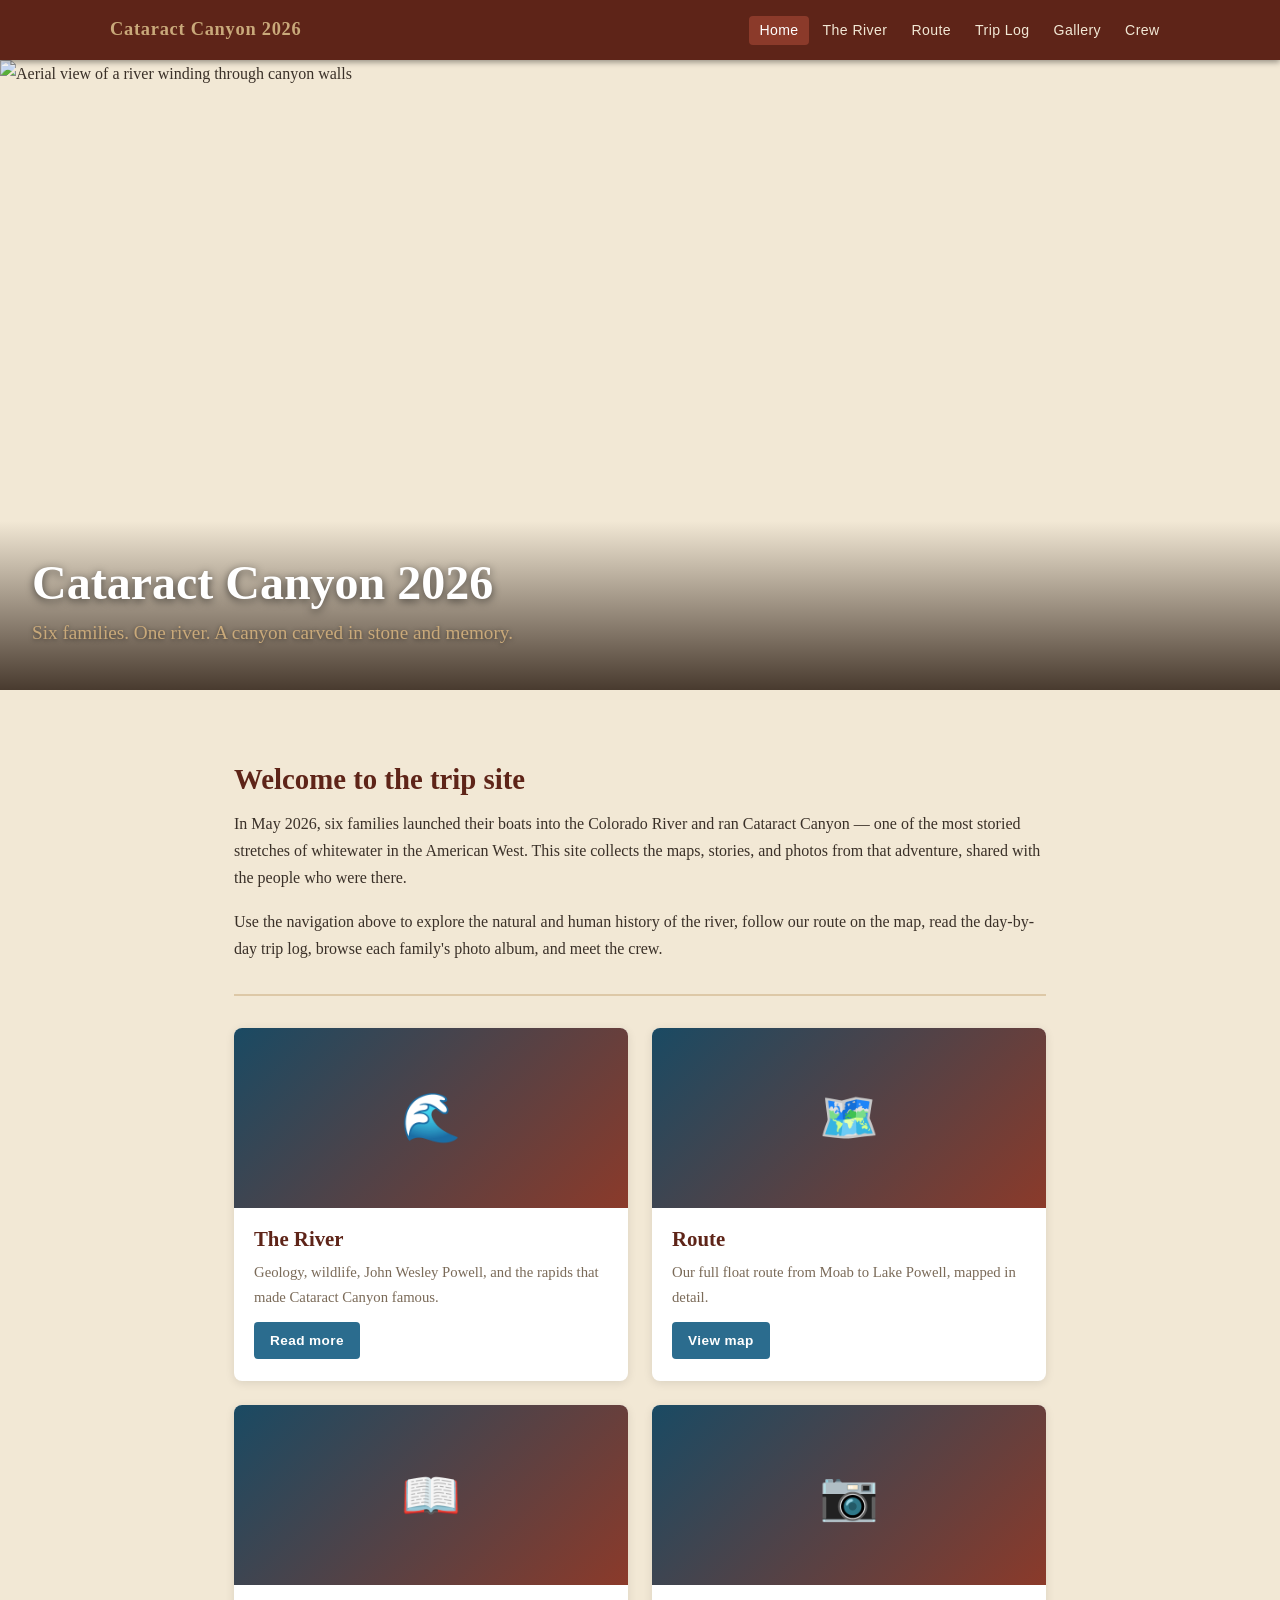
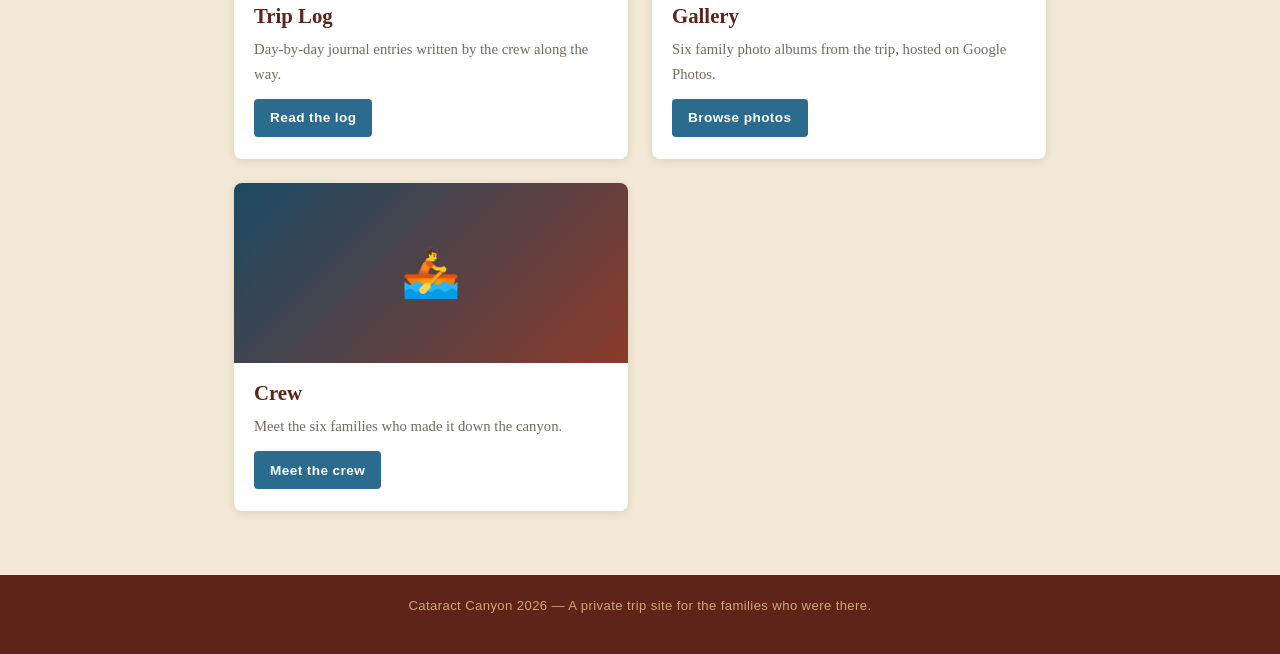
==== index.html @ 17728271 "Initial build: all HTML pages, CSS, and JS" ====
<!DOCTYPE html>
<html lang="en">
<head>
  <meta charset="UTF-8" />
  <meta name="viewport" content="width=device-width, initial-scale=1.0" />
  <title>Cataract Canyon 2026</title>
  <link rel="stylesheet" href="css/style.css" />
</head>
<body>

  <!-- Navigation -->
  <nav>
    <div class="nav-inner">
      <a class="nav-brand" href="index.html">Cataract Canyon 2026</a>
      <button class="nav-toggle" aria-label="Toggle navigation" aria-expanded="false">
        <span></span><span></span><span></span>
      </button>
      <ul class="nav-links">
        <li><a href="index.html">Home</a></li>
        <li><a href="river.html">The River</a></li>
        <li><a href="route.html">Route</a></li>
        <li><a href="triplog.html">Trip Log</a></li>
        <li><a href="gallery.html">Gallery</a></li>
        <li><a href="crew.html">Crew</a></li>
      </ul>
    </div>
  </nav>

  <!-- Hero -->
  <section class="hero">
    <!-- Replace hero.jpg with an actual trip photo after the trip -->
    <img src="https://images.unsplash.com/photo-1506905925346-21bda4d32df4?w=1600&auto=format&fit=crop&q=80"
         alt="Aerial view of a river winding through canyon walls" />
    <div class="hero-overlay">
      <h1>Cataract Canyon 2026</h1>
      <p>Six families. One river. A canyon carved in stone and memory.</p>
    </div>
  </section>

  <!-- Intro -->
  <main class="page-content">
    <h2>Welcome to the trip site</h2>
    <p>
      In May 2026, six families launched their boats into the Colorado River and
      ran Cataract Canyon — one of the most storied stretches of whitewater in
      the American West. This site collects the maps, stories, and photos from
      that adventure, shared with the people who were there.
    </p>
    <p>
      Use the navigation above to explore the natural and human history of the
      river, follow our route on the map, read the day-by-day trip log, browse
      each family's photo album, and meet the crew.
    </p>

    <hr class="divider" />

    <!-- Quick-link cards -->
    <div class="card-grid">

      <div class="card">
        <div class="card-img-placeholder">🌊</div>
        <div class="card-body">
          <h3>The River</h3>
          <p>Geology, wildlife, John Wesley Powell, and the rapids that made Cataract Canyon famous.</p>
          <a href="river.html" class="btn btn-river">Read more</a>
        </div>
      </div>

      <div class="card">
        <div class="card-img-placeholder">🗺️</div>
        <div class="card-body">
          <h3>Route</h3>
          <p>Our full float route from Moab to Lake Powell, mapped in detail.</p>
          <a href="route.html" class="btn btn-river">View map</a>
        </div>
      </div>

      <div class="card">
        <div class="card-img-placeholder">📖</div>
        <div class="card-body">
          <h3>Trip Log</h3>
          <p>Day-by-day journal entries written by the crew along the way.</p>
          <a href="triplog.html" class="btn btn-river">Read the log</a>
        </div>
      </div>

      <div class="card">
        <div class="card-img-placeholder">📷</div>
        <div class="card-body">
          <h3>Gallery</h3>
          <p>Six family photo albums from the trip, hosted on Google Photos.</p>
          <a href="gallery.html" class="btn btn-river">Browse photos</a>
        </div>
      </div>

      <div class="card">
        <div class="card-img-placeholder">🚣</div>
        <div class="card-body">
          <h3>Crew</h3>
          <p>Meet the six families who made it down the canyon.</p>
          <a href="crew.html" class="btn btn-river">Meet the crew</a>
        </div>
      </div>

    </div>
  </main>

  <footer>
    <p>Cataract Canyon 2026 &mdash; A private trip site for the families who were there.</p>
  </footer>

  <script src="js/main.js"></script>
</body>
</html>
---- css/style.css ----
/* ============================================================
   Cataract Canyon 2026 — Shared Stylesheet
   Color palette: deep rust, sandstone, river blue, dark slate
   ============================================================ */

/* ---------- CSS Variables ---------- */
:root {
  --rust:       #8B3A2A;
  --rust-dark:  #5E2418;
  --sandstone:  #C9A97A;
  --sand-light: #F2E8D5;
  --river:      #2B6C8E;
  --river-dark: #1A4A63;
  --river-light:#5BA3C2;
  --slate:      #2C2C2C;
  --white:      #FFFFFF;
  --text:       #3A3028;
  --text-light: #7A6A58;
  --nav-height: 60px;
}

/* ---------- Reset & Base ---------- */
*, *::before, *::after {
  box-sizing: border-box;
  margin: 0;
  padding: 0;
}

html {
  font-size: 16px;
  scroll-behavior: smooth;
}

body {
  font-family: Georgia, 'Times New Roman', serif;
  background-color: var(--sand-light);
  color: var(--text);
  line-height: 1.7;
  min-height: 100vh;
}

img {
  max-width: 100%;
  display: block;
}

a {
  color: var(--river);
  text-decoration: none;
}

a:hover {
  color: var(--rust);
  text-decoration: underline;
}

/* ---------- Typography ---------- */
h1, h2, h3, h4 {
  font-family: 'Palatino Linotype', Palatino, 'Book Antiqua', serif;
  color: var(--rust-dark);
  line-height: 1.25;
}

h1 { font-size: 2.4rem; margin-bottom: 0.5rem; }
h2 { font-size: 1.8rem; margin-bottom: 0.75rem; margin-top: 2rem; }
h3 { font-size: 1.3rem; margin-bottom: 0.5rem; margin-top: 1.5rem; }

p {
  margin-bottom: 1rem;
}

/* ---------- Navigation ---------- */
nav {
  background-color: var(--rust-dark);
  height: var(--nav-height);
  position: sticky;
  top: 0;
  z-index: 100;
  box-shadow: 0 2px 6px rgba(0,0,0,0.4);
}

.nav-inner {
  max-width: 1100px;
  margin: 0 auto;
  padding: 0 1.25rem;
  height: 100%;
  display: flex;
  align-items: center;
  justify-content: space-between;
}

.nav-brand {
  color: var(--sandstone);
  font-family: 'Palatino Linotype', Palatino, serif;
  font-size: 1.15rem;
  font-weight: bold;
  letter-spacing: 0.04em;
  text-decoration: none;
  white-space: nowrap;
}

.nav-brand:hover {
  color: var(--sand-light);
  text-decoration: none;
}

.nav-links {
  list-style: none;
  display: flex;
  gap: 0.2rem;
}

.nav-links li a {
  color: var(--sand-light);
  font-family: sans-serif;
  font-size: 0.88rem;
  letter-spacing: 0.03em;
  padding: 0.4rem 0.65rem;
  border-radius: 4px;
  transition: background 0.2s, color 0.2s;
  white-space: nowrap;
}

.nav-links li a:hover,
.nav-links li a.active {
  background-color: var(--rust);
  color: var(--white);
  text-decoration: none;
}

/* Hamburger button (mobile) */
.nav-toggle {
  display: none;
  background: none;
  border: none;
  cursor: pointer;
  padding: 0.5rem;
  flex-direction: column;
  gap: 5px;
}

.nav-toggle span {
  display: block;
  width: 26px;
  height: 2px;
  background-color: var(--sand-light);
  border-radius: 2px;
  transition: transform 0.25s, opacity 0.25s;
}

/* Hamburger → X animation */
.nav-toggle.open span:nth-child(1) { transform: translateY(7px) rotate(45deg); }
.nav-toggle.open span:nth-child(2) { opacity: 0; }
.nav-toggle.open span:nth-child(3) { transform: translateY(-7px) rotate(-45deg); }

/* ---------- Hero ---------- */
.hero {
  position: relative;
  width: 100%;
  height: 70vh;
  min-height: 340px;
  overflow: hidden;
  display: flex;
  align-items: flex-end;
}

.hero img {
  position: absolute;
  inset: 0;
  width: 100%;
  height: 100%;
  object-fit: cover;
  object-position: center 60%;
}

.hero-overlay {
  position: relative;
  z-index: 1;
  width: 100%;
  padding: 2rem 2rem 2.5rem;
  background: linear-gradient(to top, rgba(30,15,5,0.80) 0%, transparent 100%);
}

.hero-overlay h1 {
  color: var(--white);
  font-size: 3rem;
  text-shadow: 0 2px 8px rgba(0,0,0,0.6);
  margin-bottom: 0.25rem;
}

.hero-overlay p {
  color: var(--sandstone);
  font-size: 1.2rem;
  text-shadow: 0 1px 4px rgba(0,0,0,0.5);
  margin: 0;
}

/* ---------- Main content wrapper ---------- */
.page-content {
  max-width: 860px;
  margin: 0 auto;
  padding: 2.5rem 1.5rem 4rem;
}

.page-content.wide {
  max-width: 1100px;
}

/* ---------- Section divider ---------- */
.divider {
  border: none;
  border-top: 2px solid var(--sandstone);
  margin: 2rem 0;
  opacity: 0.5;
}

/* ---------- Cards (gallery, crew) ---------- */
.card-grid {
  display: grid;
  grid-template-columns: repeat(auto-fill, minmax(260px, 1fr));
  gap: 1.5rem;
  margin-top: 1.5rem;
}

.card {
  background: var(--white);
  border-radius: 8px;
  box-shadow: 0 2px 10px rgba(0,0,0,0.10);
  overflow: hidden;
  transition: transform 0.2s, box-shadow 0.2s;
}

.card:hover {
  transform: translateY(-4px);
  box-shadow: 0 6px 18px rgba(0,0,0,0.15);
}

.card-img {
  width: 100%;
  height: 180px;
  object-fit: cover;
  background-color: var(--river-dark);
}

.card-img-placeholder {
  width: 100%;
  height: 180px;
  background: linear-gradient(135deg, var(--river-dark) 0%, var(--rust) 100%);
  display: flex;
  align-items: center;
  justify-content: center;
  font-size: 3rem;
}

.card-body {
  padding: 1.1rem 1.25rem 1.4rem;
}

.card-body h3 {
  margin-top: 0;
  color: var(--rust-dark);
}

.card-body p {
  font-size: 0.92rem;
  color: var(--text-light);
  margin-bottom: 0.75rem;
}

.btn {
  display: inline-block;
  padding: 0.45rem 1rem;
  border-radius: 4px;
  font-family: sans-serif;
  font-size: 0.85rem;
  font-weight: 600;
  letter-spacing: 0.03em;
  transition: background 0.2s;
  text-decoration: none;
}

.btn-river {
  background-color: var(--river);
  color: var(--white);
}

.btn-river:hover {
  background-color: var(--river-dark);
  color: var(--white);
  text-decoration: none;
}

/* ---------- Trip Log ---------- */
.log-entry {
  margin-bottom: 3rem;
  padding-bottom: 2rem;
  border-bottom: 1px solid var(--sandstone);
  opacity: 0.5;
}

.log-entry:last-child {
  border-bottom: none;
}

.log-day {
  font-family: sans-serif;
  font-size: 0.8rem;
  font-weight: 700;
  letter-spacing: 0.1em;
  text-transform: uppercase;
  color: var(--river);
  margin-bottom: 0.25rem;
}

.log-entry h2 {
  margin-top: 0;
  margin-bottom: 0.6rem;
}

.placeholder-badge {
  display: inline-block;
  font-family: sans-serif;
  font-size: 0.75rem;
  background: var(--sandstone);
  color: var(--rust-dark);
  padding: 0.15rem 0.5rem;
  border-radius: 3px;
  margin-bottom: 0.6rem;
  opacity: 0.7;
}

/* ---------- Map embed ---------- */
.map-wrap {
  border-radius: 8px;
  overflow: hidden;
  box-shadow: 0 2px 12px rgba(0,0,0,0.2);
  margin: 1.5rem 0;
}

.map-wrap iframe {
  display: block;
  width: 100%;
  border: none;
}

/* ---------- Crew page ---------- */
.crew-family {
  margin-bottom: 2.5rem;
}

.crew-family h2 {
  border-left: 4px solid var(--rust);
  padding-left: 0.75rem;
}

.crew-member {
  display: flex;
  gap: 1rem;
  align-items: flex-start;
  margin-bottom: 1rem;
  padding: 0.75rem;
  background: var(--white);
  border-radius: 6px;
  box-shadow: 0 1px 4px rgba(0,0,0,0.07);
}

.crew-avatar {
  width: 54px;
  height: 54px;
  border-radius: 50%;
  background: linear-gradient(135deg, var(--river) 0%, var(--rust) 100%);
  display: flex;
  align-items: center;
  justify-content: center;
  font-size: 1.4rem;
  flex-shrink: 0;
}

.crew-info h3 {
  margin: 0 0 0.2rem;
  font-size: 1rem;
}

.crew-info p {
  font-size: 0.88rem;
  color: var(--text-light);
  margin: 0;
}

/* ---------- Page header (non-hero pages) ---------- */
.page-header {
  background: linear-gradient(135deg, var(--rust-dark) 0%, var(--river-dark) 100%);
  padding: 3rem 1.5rem 2.5rem;
  text-align: center;
}

.page-header h1 {
  color: var(--white);
  font-size: 2.6rem;
  text-shadow: 0 2px 6px rgba(0,0,0,0.4);
}

.page-header p {
  color: var(--sandstone);
  font-size: 1.05rem;
  max-width: 600px;
  margin: 0.5rem auto 0;
}

/* ---------- Footer ---------- */
footer {
  background-color: var(--rust-dark);
  color: var(--sandstone);
  text-align: center;
  padding: 1.25rem 1rem;
  font-family: sans-serif;
  font-size: 0.82rem;
  letter-spacing: 0.03em;
}

/* ---------- Utility ---------- */
.text-center { text-align: center; }
.mt-1 { margin-top: 0.5rem; }
.mt-2 { margin-top: 1rem; }
.mt-3 { margin-top: 1.5rem; }

/* ---------- Responsive ---------- */
@media (max-width: 720px) {
  .nav-toggle {
    display: flex;
  }

  .nav-links {
    display: none;
    position: absolute;
    top: var(--nav-height);
    left: 0;
    right: 0;
    background-color: var(--rust-dark);
    flex-direction: column;
    padding: 0.5rem 0 1rem;
    gap: 0;
    box-shadow: 0 4px 8px rgba(0,0,0,0.3);
  }

  .nav-links.open {
    display: flex;
  }

  .nav-links li a {
    display: block;
    padding: 0.65rem 1.5rem;
    border-radius: 0;
    font-size: 1rem;
  }

  .hero-overlay h1 {
    font-size: 2rem;
  }

  h1 { font-size: 1.9rem; }
  h2 { font-size: 1.5rem; }

  .card-grid {
    grid-template-columns: 1fr;
  }

  .crew-member {
    flex-direction: column;
  }
}
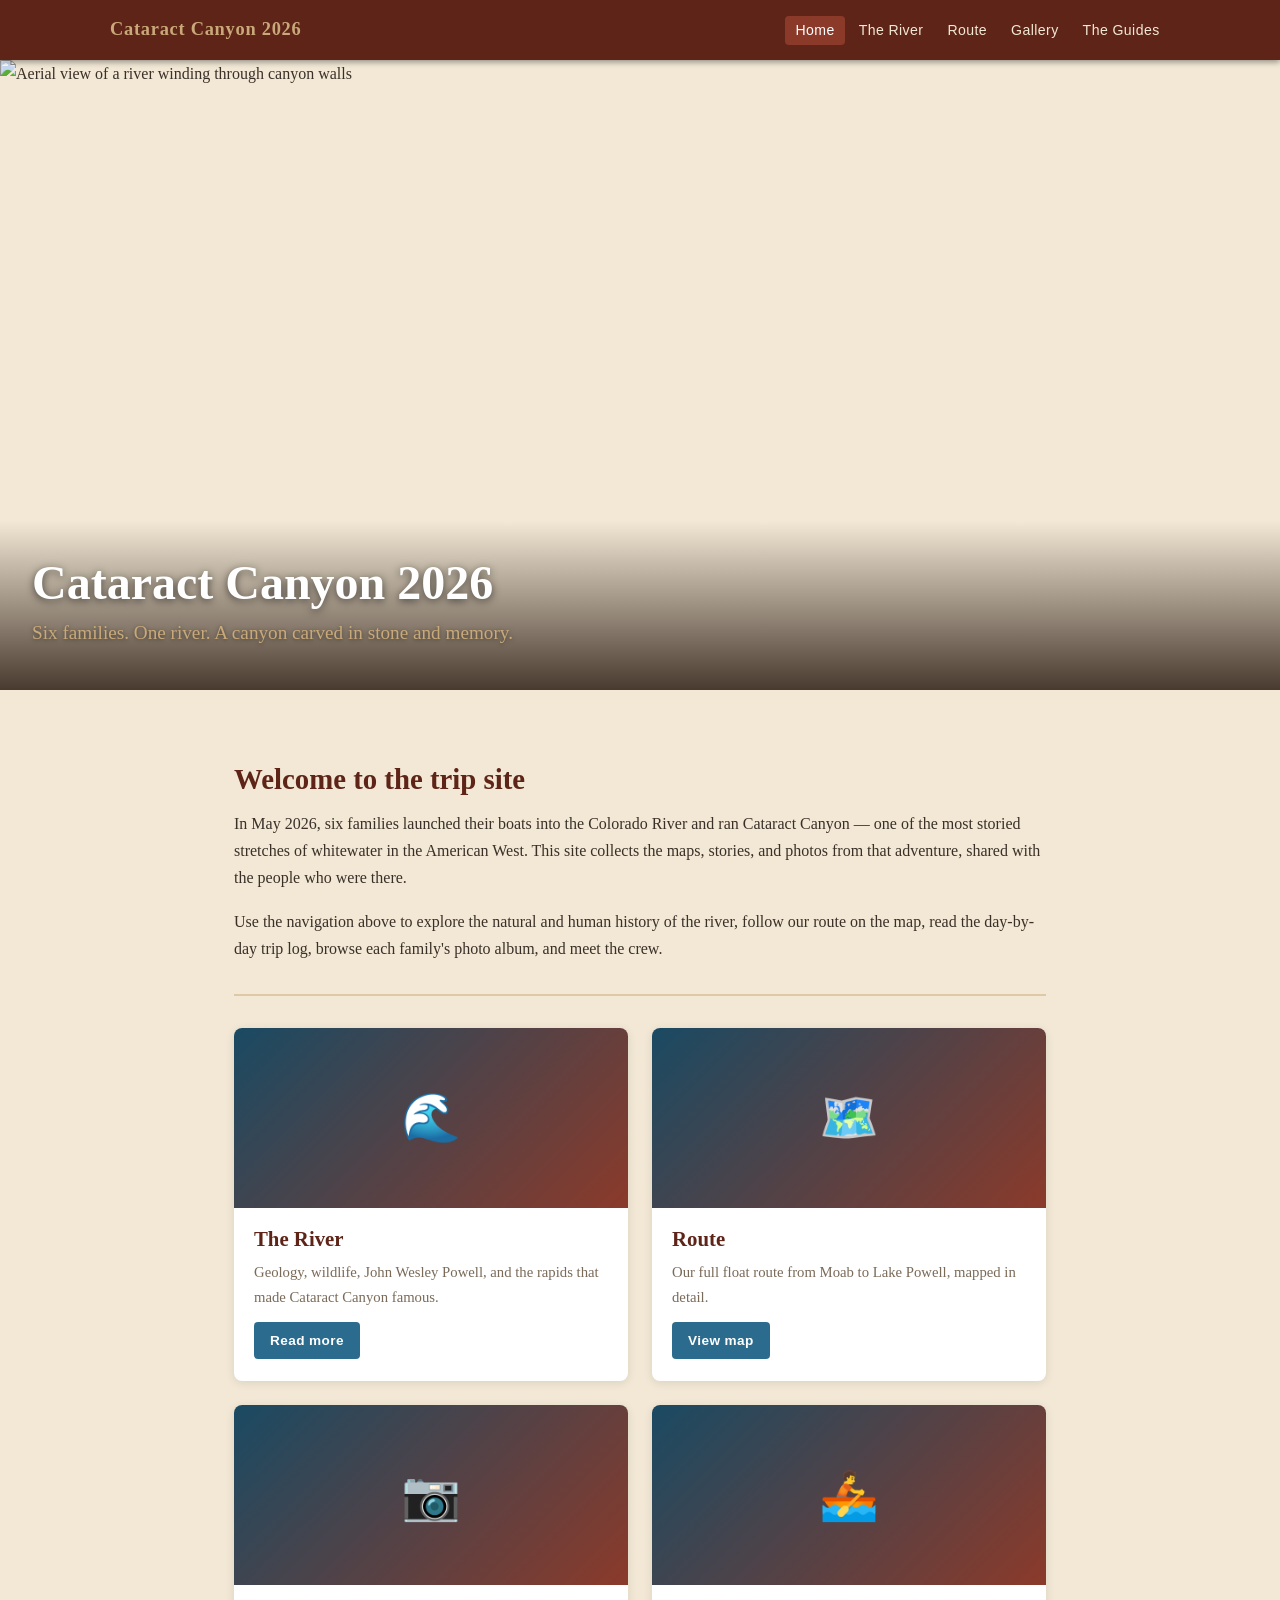
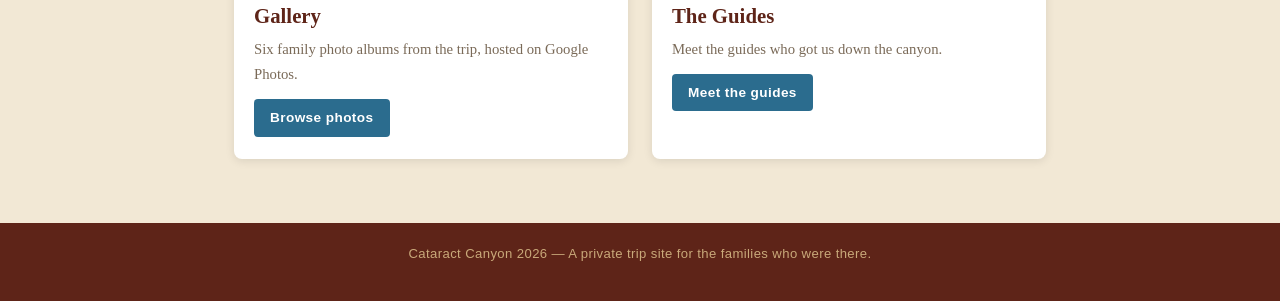
==== commit 35151cfb: "Redesign crew as Guides page, remove Trip Log" ====
--- a/index.html
+++ b/index.html
@@ -19,9 +19,8 @@
         <li><a href="index.html">Home</a></li>
         <li><a href="river.html">The River</a></li>
         <li><a href="route.html">Route</a></li>
-        <li><a href="triplog.html">Trip Log</a></li>
         <li><a href="gallery.html">Gallery</a></li>
-        <li><a href="crew.html">Crew</a></li>
+        <li><a href="crew.html">The Guides</a></li>
       </ul>
     </div>
   </nav>
@@ -76,15 +75,6 @@
       </div>
 
       <div class="card">
-        <div class="card-img-placeholder">📖</div>
-        <div class="card-body">
-          <h3>Trip Log</h3>
-          <p>Day-by-day journal entries written by the crew along the way.</p>
-          <a href="triplog.html" class="btn btn-river">Read the log</a>
-        </div>
-      </div>
-
-      <div class="card">
         <div class="card-img-placeholder">📷</div>
         <div class="card-body">
           <h3>Gallery</h3>
@@ -96,9 +86,9 @@
       <div class="card">
         <div class="card-img-placeholder">🚣</div>
         <div class="card-body">
-          <h3>Crew</h3>
-          <p>Meet the six families who made it down the canyon.</p>
-          <a href="crew.html" class="btn btn-river">Meet the crew</a>
+          <h3>The Guides</h3>
+          <p>Meet the guides who got us down the canyon.</p>
+          <a href="crew.html" class="btn btn-river">Meet the guides</a>
         </div>
       </div>
 
--- a/css/style.css
+++ b/css/style.css
@@ -407,6 +407,74 @@
   margin: 0.5rem auto 0;
 }
 
+/* ---------- Guides quadrant grid ---------- */
+.guides-grid {
+  display: grid;
+  grid-template-columns: 1fr 1fr;
+  grid-template-rows: auto auto;
+  gap: 0;
+  min-height: 80vh;
+}
+
+.guide-quadrant {
+  position: relative;
+  overflow: hidden;
+  display: flex;
+  flex-direction: column;
+  align-items: center;
+  justify-content: flex-end;
+  min-height: 420px;
+  padding: 2rem 2rem 2.5rem;
+  text-align: center;
+}
+
+.guide-quadrant:nth-child(1) { background: linear-gradient(160deg, var(--rust-dark) 0%, #3a1a0f 100%); }
+.guide-quadrant:nth-child(2) { background: linear-gradient(160deg, var(--river-dark) 0%, #0e2e40 100%); }
+.guide-quadrant:nth-child(3) { background: linear-gradient(160deg, #1a3a20 0%, var(--river-dark) 100%); }
+.guide-quadrant:nth-child(4) { background: linear-gradient(160deg, #3a2a0a 0%, var(--rust-dark) 100%); }
+
+.guide-photo {
+  width: 130px;
+  height: 130px;
+  border-radius: 50%;
+  object-fit: cover;
+  border: 4px solid rgba(255,255,255,0.25);
+  margin-bottom: 1.25rem;
+  background: rgba(255,255,255,0.1);
+  display: flex;
+  align-items: center;
+  justify-content: center;
+  font-size: 3.5rem;
+  flex-shrink: 0;
+}
+
+.guide-name {
+  color: var(--sandstone);
+  font-family: 'Palatino Linotype', Palatino, serif;
+  font-size: 1.6rem;
+  margin-bottom: 0.6rem;
+  text-shadow: 0 2px 6px rgba(0,0,0,0.5);
+}
+
+.guide-bio {
+  color: rgba(255,255,255,0.78);
+  font-size: 0.9rem;
+  line-height: 1.65;
+  max-width: 320px;
+  margin: 0 auto;
+  text-shadow: 0 1px 3px rgba(0,0,0,0.4);
+}
+
+@media (max-width: 720px) {
+  .guides-grid {
+    grid-template-columns: 1fr;
+    min-height: unset;
+  }
+  .guide-quadrant {
+    min-height: 360px;
+  }
+}
+
 /* ---------- Footer ---------- */
 footer {
   background-color: var(--rust-dark);
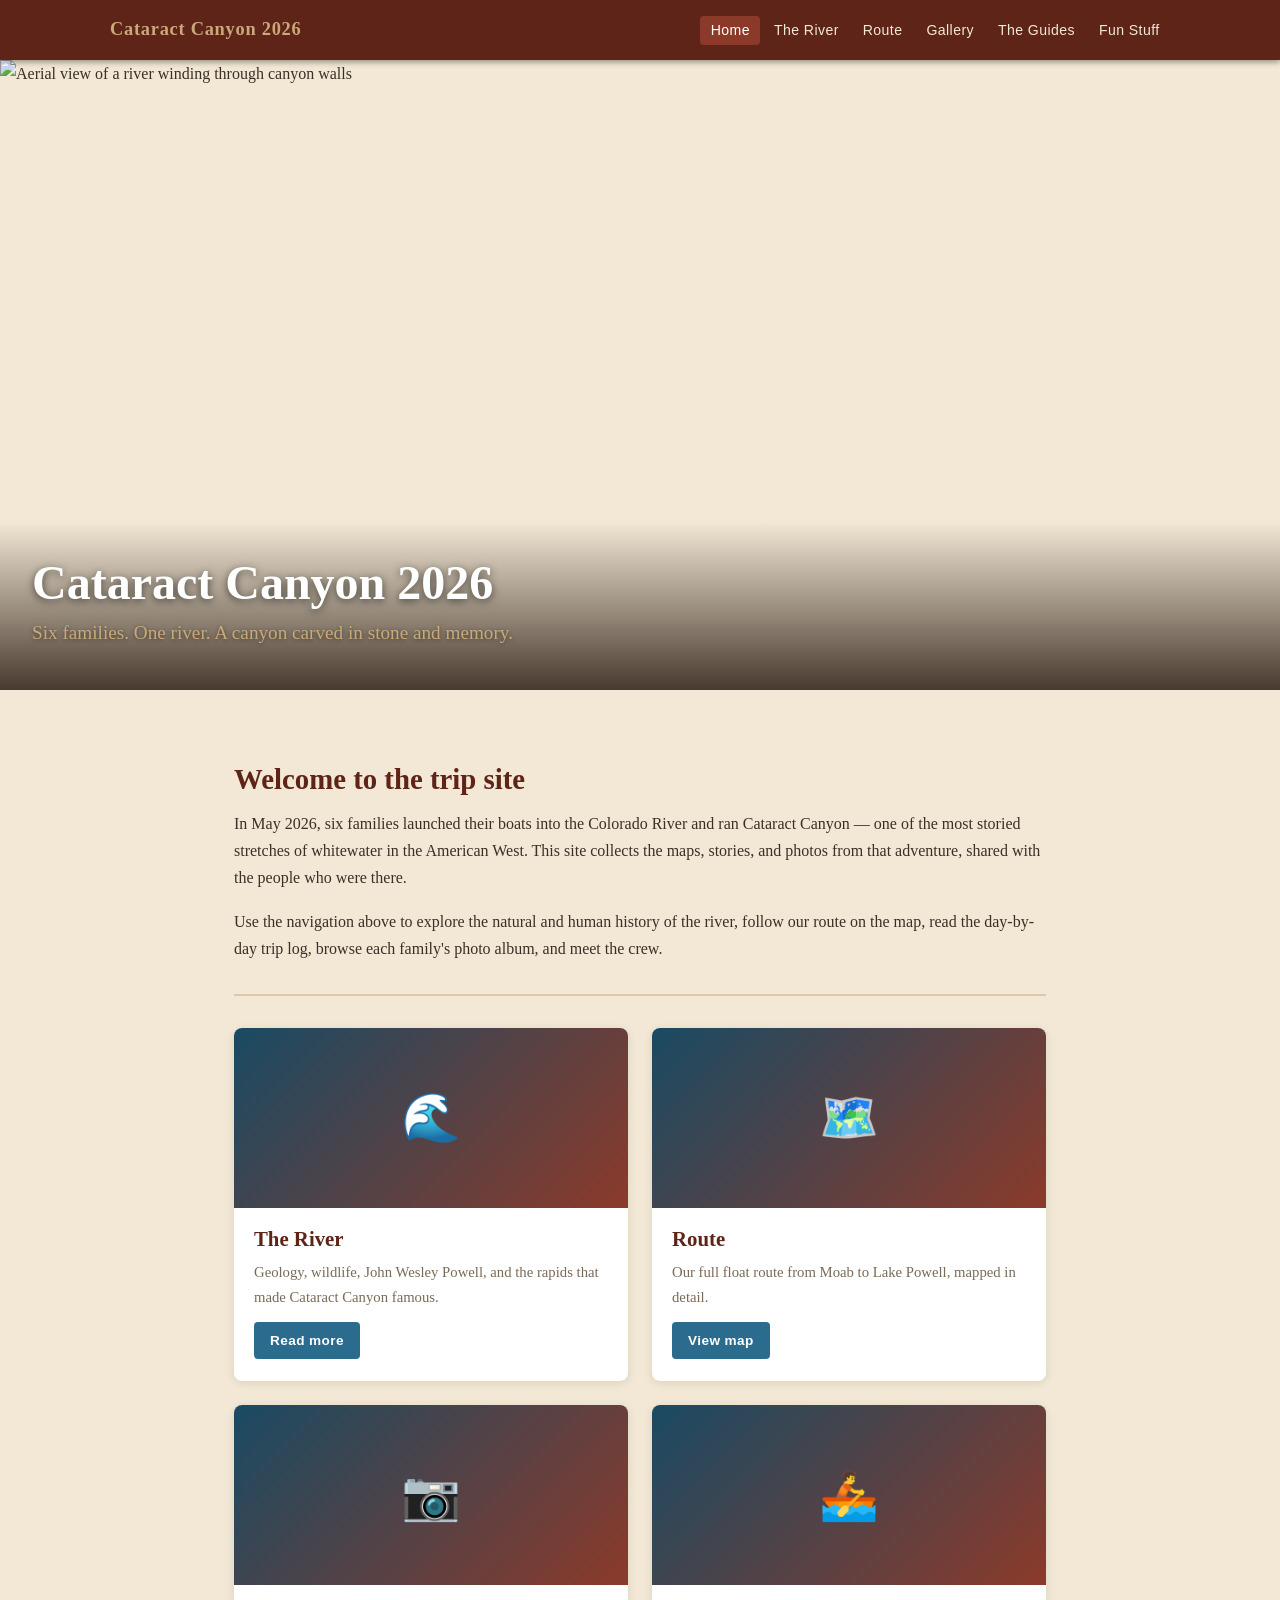
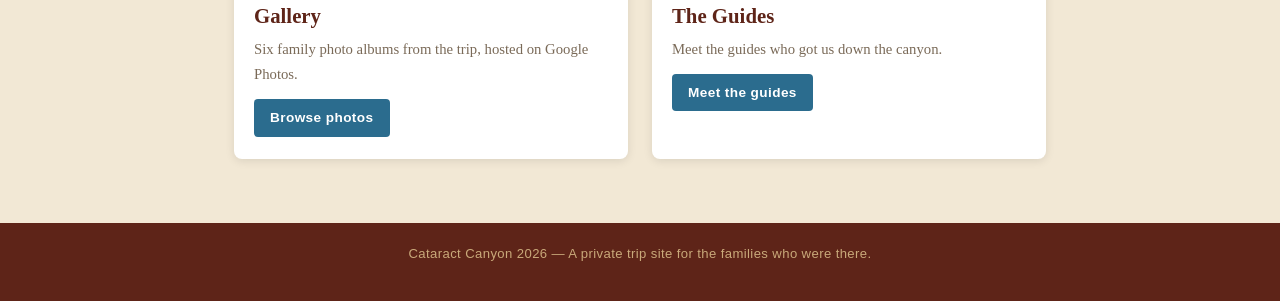
==== commit c7106a16: "Add Fun Stuff section with petrified wood article" ====
--- a/index.html
+++ b/index.html
@@ -21,6 +21,7 @@
         <li><a href="route.html">Route</a></li>
         <li><a href="gallery.html">Gallery</a></li>
         <li><a href="crew.html">The Guides</a></li>
+        <li><a href="fun_stuff.html">Fun Stuff</a></li>
       </ul>
     </div>
   </nav>
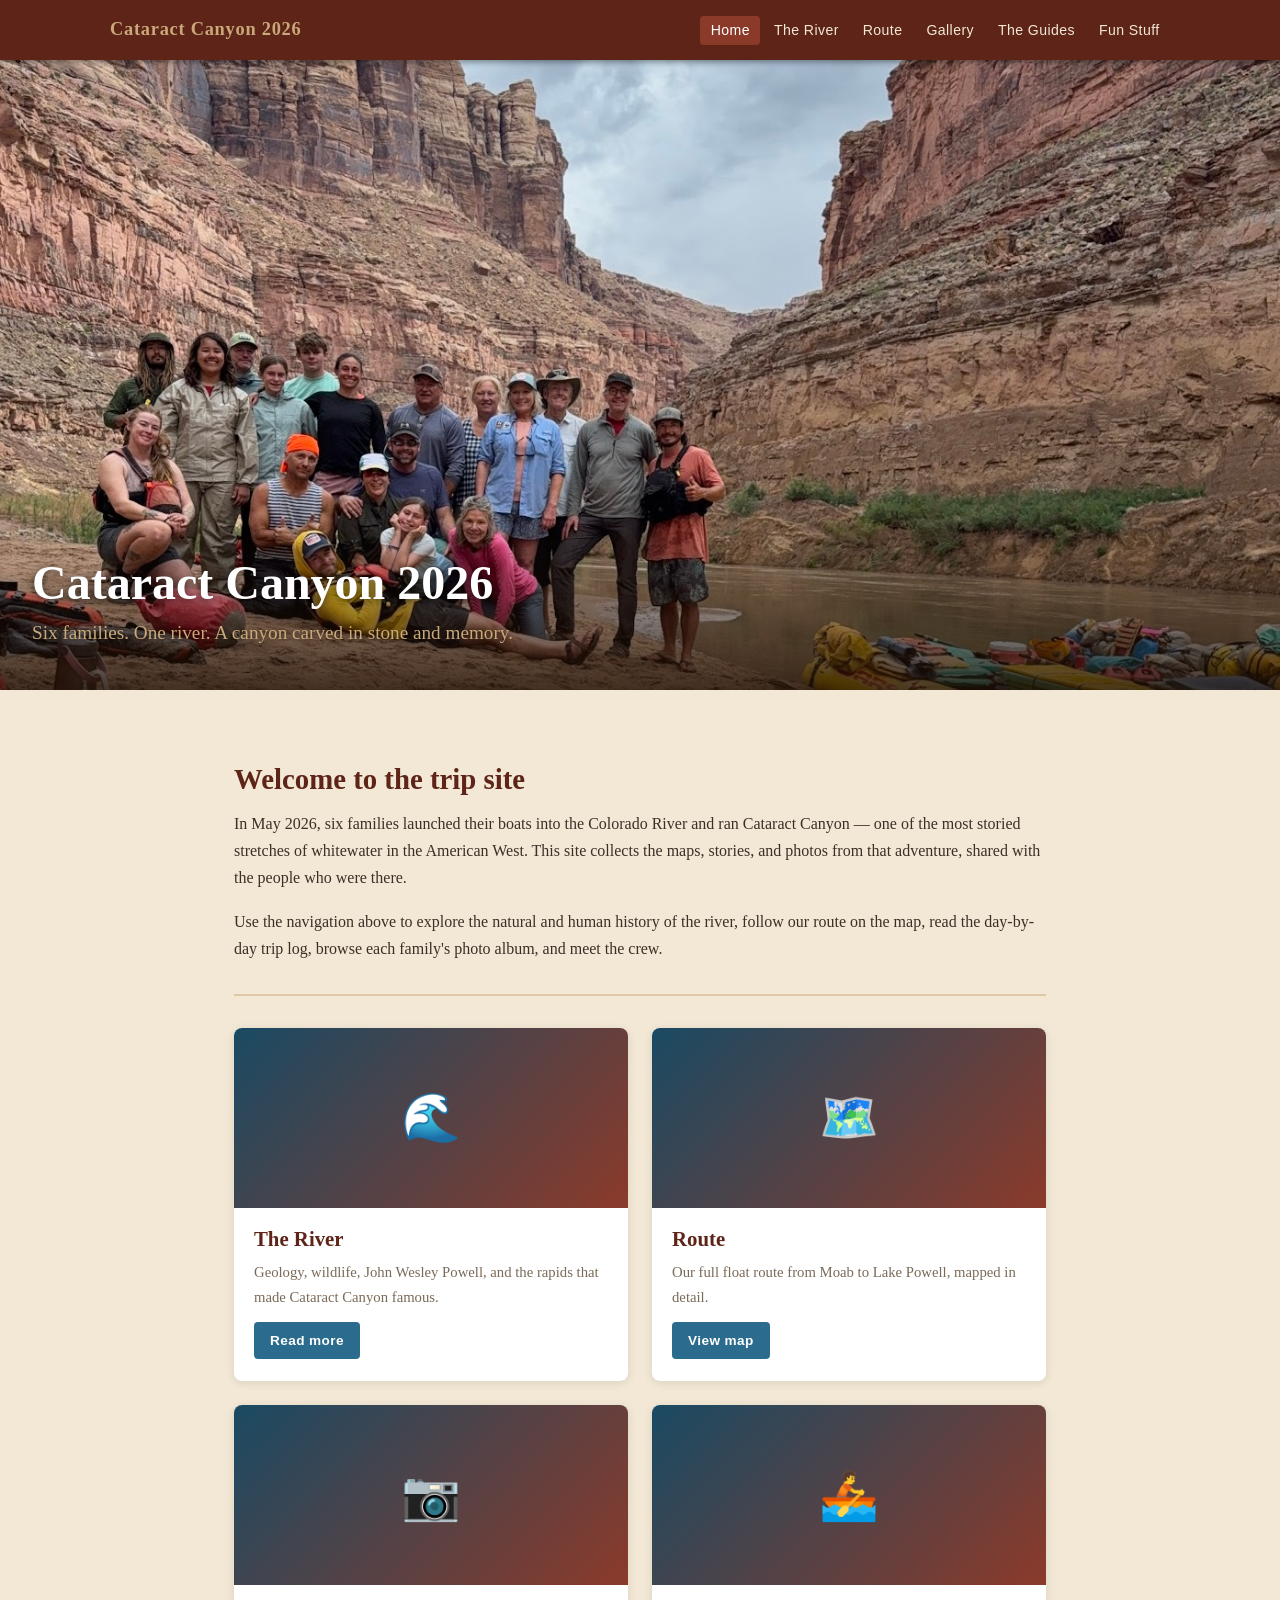
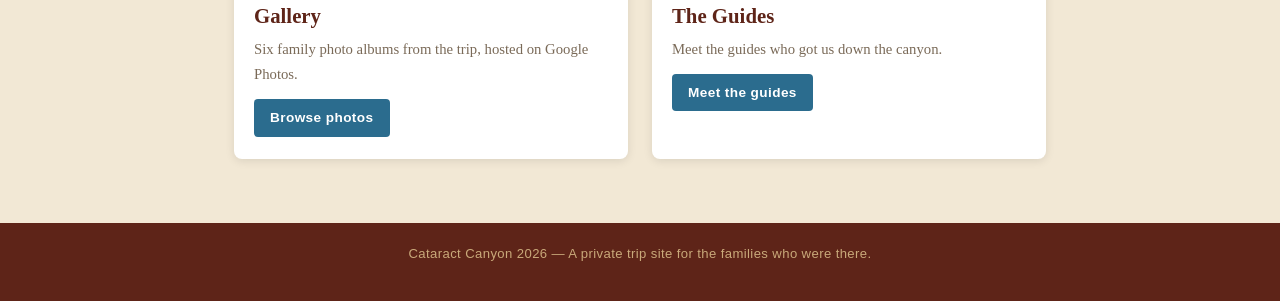
==== commit bbf3d164: "Replace hero with group shot" ====
--- a/index.html
+++ b/index.html
@@ -29,8 +29,8 @@
   <!-- Hero -->
   <section class="hero">
     <!-- Replace hero.jpg with an actual trip photo after the trip -->
-    <img src="https://images.unsplash.com/photo-1506905925346-21bda4d32df4?w=1600&auto=format&fit=crop&q=80"
-         alt="Aerial view of a river winding through canyon walls" />
+    <img src="images/group_shot.JPG"
+         alt="The crew at Cataract Canyon 2026" />
     <div class="hero-overlay">
       <h1>Cataract Canyon 2026</h1>
       <p>Six families. One river. A canyon carved in stone and memory.</p>
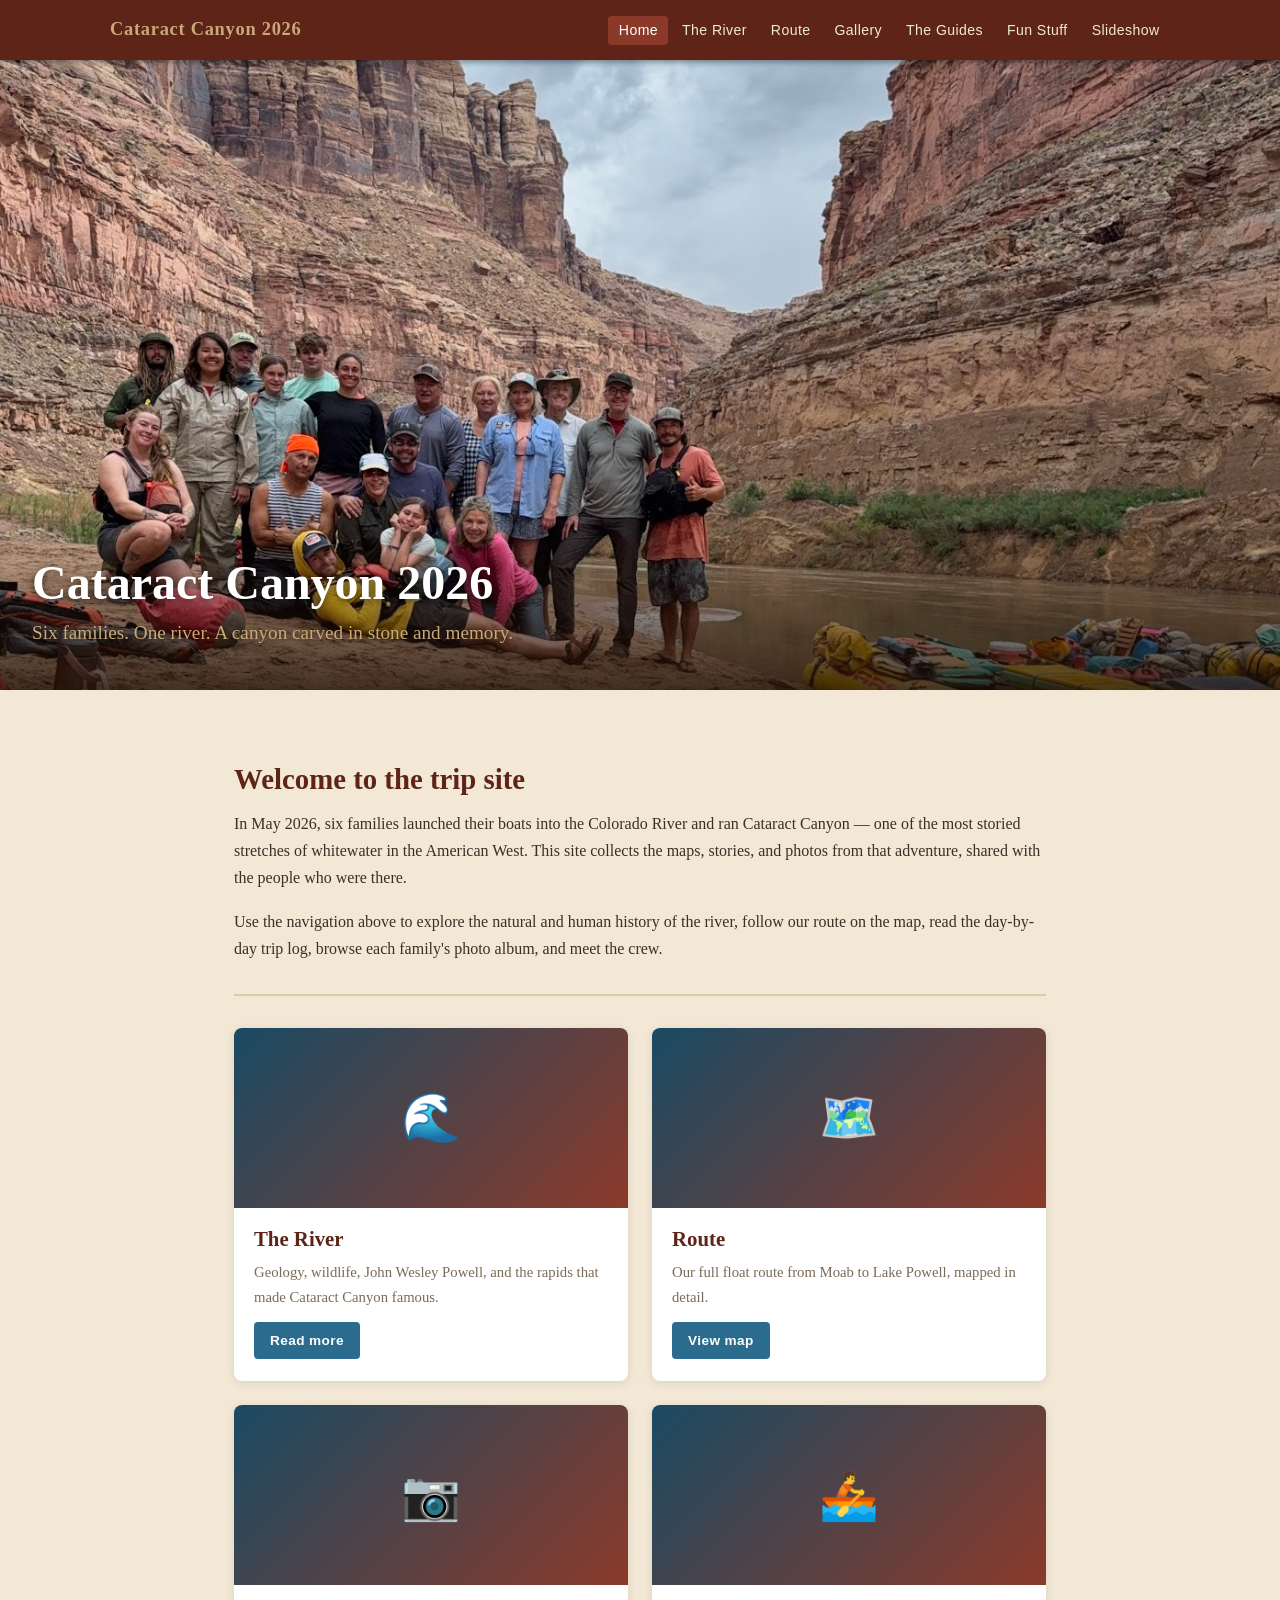
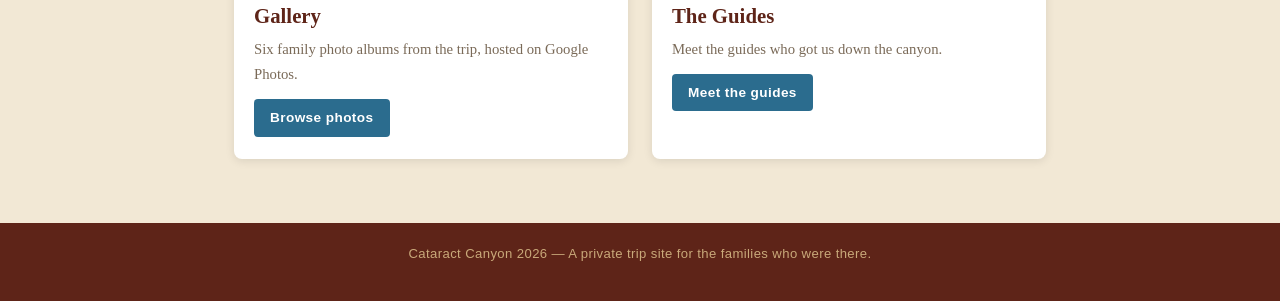
==== commit 96852a51: "update site" ====
--- a/index.html
+++ b/index.html
@@ -22,6 +22,7 @@
         <li><a href="gallery.html">Gallery</a></li>
         <li><a href="crew.html">The Guides</a></li>
         <li><a href="fun_stuff.html">Fun Stuff</a></li>
+        <li><a href="slideshow.html">Slideshow</a></li>
       </ul>
     </div>
   </nav>
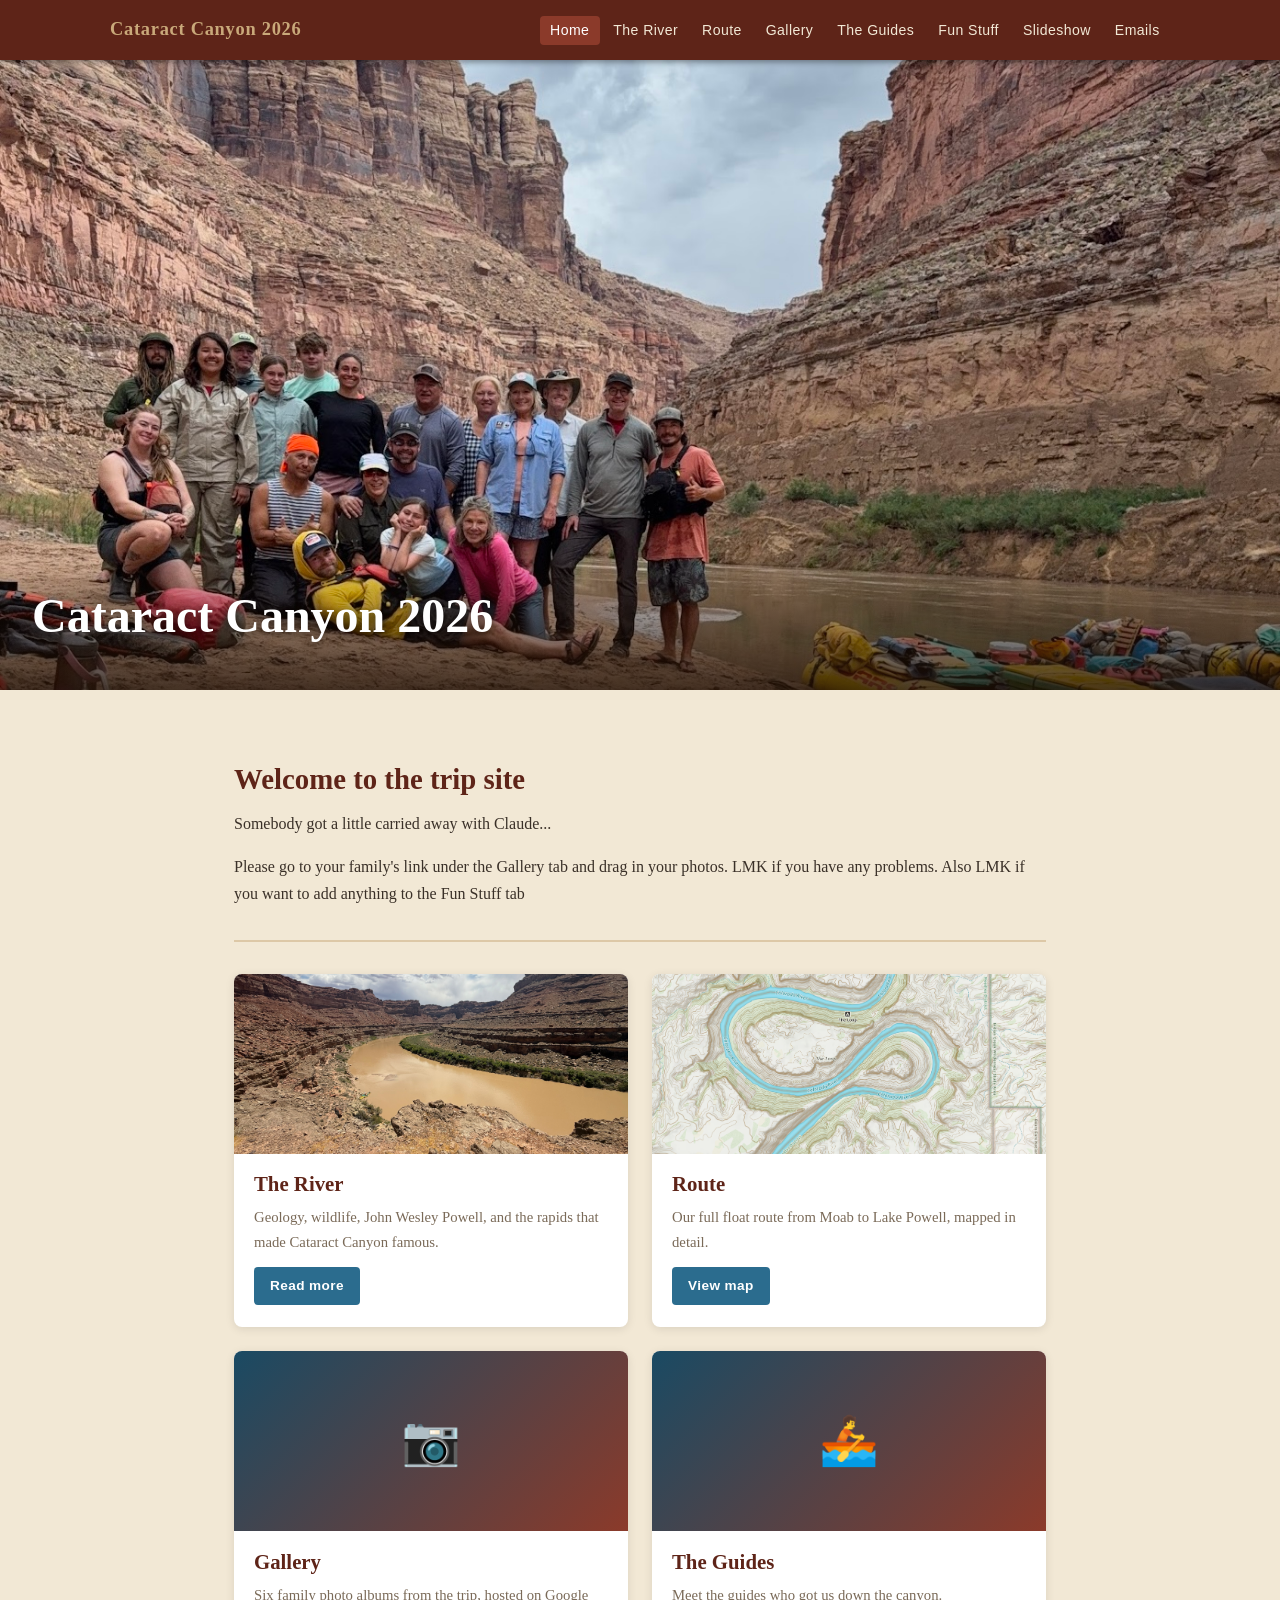
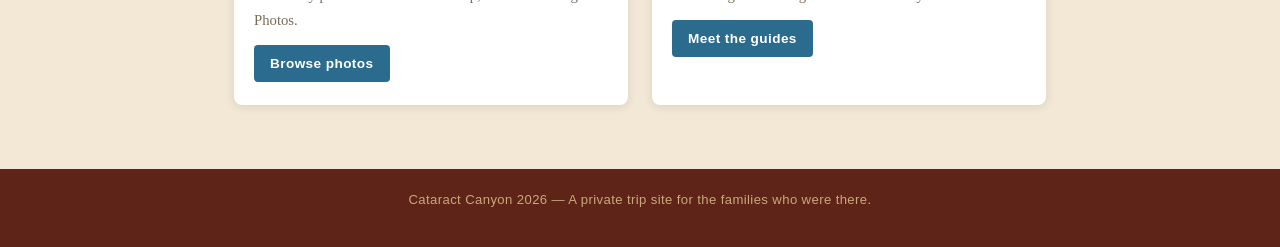
==== commit c828e6a5: "update site" ====
--- a/index.html
+++ b/index.html
@@ -23,6 +23,7 @@
         <li><a href="crew.html">The Guides</a></li>
         <li><a href="fun_stuff.html">Fun Stuff</a></li>
         <li><a href="slideshow.html">Slideshow</a></li>
+        <li><a href="emails.html">Emails</a></li>
       </ul>
     </div>
   </nav>
@@ -34,7 +35,7 @@
          alt="The crew at Cataract Canyon 2026" />
     <div class="hero-overlay">
       <h1>Cataract Canyon 2026</h1>
-      <p>Six families. One river. A canyon carved in stone and memory.</p>
+      
     </div>
   </section>
 
@@ -42,15 +43,11 @@
   <main class="page-content">
     <h2>Welcome to the trip site</h2>
     <p>
-      In May 2026, six families launched their boats into the Colorado River and
-      ran Cataract Canyon — one of the most storied stretches of whitewater in
-      the American West. This site collects the maps, stories, and photos from
-      that adventure, shared with the people who were there.
+      Somebody got a little carried away with Claude...
     </p>
     <p>
-      Use the navigation above to explore the natural and human history of the
-      river, follow our route on the map, read the day-by-day trip log, browse
-      each family's photo album, and meet the crew.
+      Please go to your family's link under the Gallery tab and drag in your photos.  LMK if
+      you have any problems.  Also LMK if you want to add anything to the Fun Stuff tab
     </p>
 
     <hr class="divider" />
@@ -59,7 +56,7 @@
     <div class="card-grid">
 
       <div class="card">
-        <div class="card-img-placeholder">🌊</div>
+        <img src="images/the_river.jpeg" alt="The River" class="card-img" />
         <div class="card-body">
           <h3>The River</h3>
           <p>Geology, wildlife, John Wesley Powell, and the rapids that made Cataract Canyon famous.</p>
@@ -68,7 +65,7 @@
       </div>
 
       <div class="card">
-        <div class="card-img-placeholder">🗺️</div>
+        <img src="images/route.png" alt="Route" class="card-img" />
         <div class="card-body">
           <h3>Route</h3>
           <p>Our full float route from Moab to Lake Powell, mapped in detail.</p>
